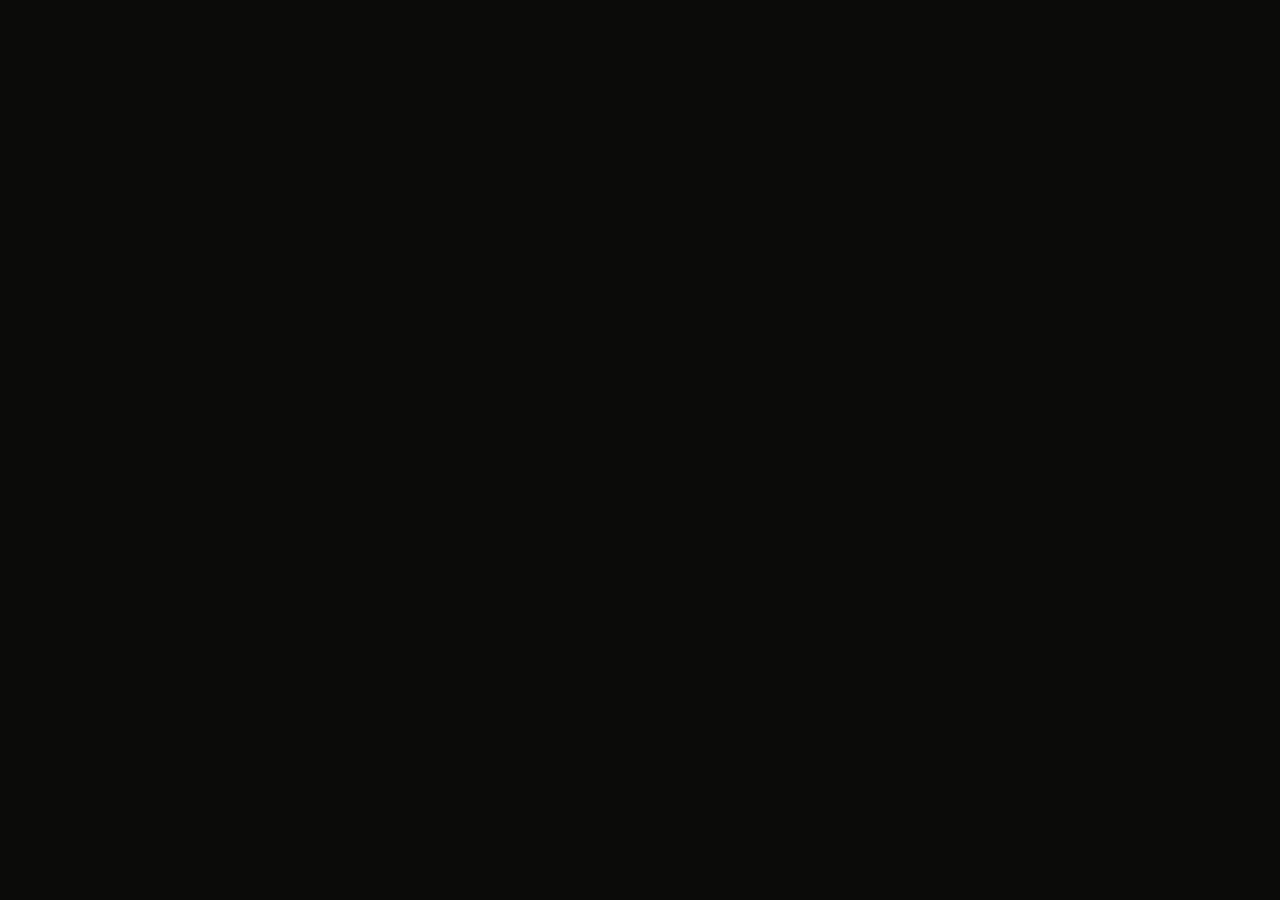
==== about.html @ 52829298 "commit to main" ====
<!DOCTYPE html>
<html lang="en">
<head>
  <meta charset="UTF-8" />
  <meta name="viewport" content="width=device-width, initial-scale=1.0" />
  <title>Into the Wild</title>
  <link rel="preconnect" href="https://fonts.googleapis.com" />
  <link rel="preconnect" href="https://fonts.gstatic.com" crossorigin />
  <link href="https://fonts.googleapis.com/css2?family=Cormorant+Garamond:ital,wght@0,300;0,400;0,600;1,300;1,400&family=Spectral:ital,wght@0,300;0,400;1,300&display=swap" rel="stylesheet" />
  <link rel="stylesheet" href="styles.css" />
</head>


<body>
<script src="script.js"></script>
</body>
</html>
---- styles.css ----
*, *::before, *::after { box-sizing: border-box; margin: 0; padding: 0; }

:root {
  --cream: #f5efe6;
  --gold: #c9a84c;
  --dark: #1a1710;
  --glass-bg: rgba(20, 18, 12, 0.55);
  --glass-border: rgba(201, 168, 76, 0.25);
}

html { scroll-behavior: smooth; }

body {
  background: #0a0a08;
  color: var(--cream);
  font-family: 'Spectral', Georgia, serif;
  overflow-x: hidden;
  animation: page-in 1.2s ease both;
}

/* â”€â”€ NAVIGATION BAR â”€â”€ */
/* â”€â”€ BODY WITH NAVBAR OFFSET â”€â”€ */
/* â”€â”€ BACKGROUND LAYER â”€â”€ */
#bg-wrap {
  position: fixed;
  inset: 0;
  z-index: 0;
  overflow: hidden;
}

#bg-img {
  position: absolute;
  inset: 0;                /* fill viewport exactly */
  width: 100%;
  height: 100%;
  background-image: url('Niccolo Machiavelli.jpg');
  background-size: contain; /* start showing full image */
  background-position: center center;
  background-repeat: no-repeat; /* do not tile the picture */
  background-color: black;     /* border color when image doesn't fill */
  transform-origin: 50% 40%;
  transform: scale(1);
  transition: transform 0.05s linear, transform-origin 0s;
  will-change: transform;
}

/* dark vignette over the whole bg */
#bg-wrap::after {
  content: '';
  position: absolute;
  inset: 0;
  background: radial-gradient(ellipse at center, transparent 30%, rgba(10,10,8,0.55) 100%);
  pointer-events: none;
}

/* â”€â”€ SCROLL CONTAINER â”€â”€ */
#scroll-content {
  position: relative;
  z-index: 1;
}

/* â”€â”€ SECTIONS â”€â”€ */
section {
  display: flex;
  align-items: center;
  justify-content: center;
  min-height: 100vh;
  padding: 80px 24px;
}

/* â”€â”€ TEXT CARD â”€â”€ */
.card,
.zoom-panel {
  max-width: 680px;
  width: 100%;
  background: var(--glass-bg);
  border: 1px solid var(--glass-border);
  border-radius: 2px;
  padding: clamp(40px, 6vw, 72px) clamp(32px, 5vw, 60px);
  backdrop-filter: blur(18px) saturate(0.9);
  -webkit-backdrop-filter: blur(18px) saturate(0.9);
  box-shadow: 0 32px 80px rgba(0,0,0,0.6), inset 0 1px 0 rgba(201,168,76,0.12);
  opacity: 0;
  transform: translateY(40px);
  transition: opacity 0.9s cubic-bezier(0.16,1,0.3,1), transform 0.9s cubic-bezier(0.16,1,0.3,1);
}

.card.visible,
.zoom-panel.visible {
  opacity: 1;
  transform: translateY(0);
}

.card-eyebrow {
  font-family: 'Cormorant Garamond', serif;
  font-size: 0.7rem;
  letter-spacing: 0.4em;
  text-transform: uppercase;
  color: var(--gold);
  margin-bottom: 22px;
  display: flex;
  align-items: center;
  gap: 14px;
}

.card-eyebrow::before,
.card-eyebrow::after {
  content: '';
  flex: 1;
  height: 1px;
  background: linear-gradient(to right, transparent, var(--gold));
  opacity: 0.4;
}
.card-eyebrow::after {
  background: linear-gradient(to left, transparent, var(--gold));
}

h1, h2 {
  font-family: 'Cormorant Garamond', serif;
  font-weight: 300;
  line-height: 1.12;
  letter-spacing: -0.01em;
  margin-bottom: 28px;
}

h1 {
  font-size: clamp(2.8rem, 6vw, 5rem);
  color: var(--cream);
}

h1 em {
  font-style: italic;
  color: var(--gold);
}

h2 {
  font-size: clamp(2rem, 4vw, 3.2rem);
  color: var(--cream);
}

h2 em { font-style: italic; color: var(--gold); }

p {
  font-size: clamp(0.95rem, 1.6vw, 1.1rem);
  font-weight: 300;
  line-height: 1.85;
  color: rgba(245, 239, 230, 0.8);
}

p + p { margin-top: 1.2em; }

.divider {
  display: flex;
  align-items: center;
  gap: 14px;
  margin: 28px 0;
}

.divider span {
  width: 5px; height: 5px;
  border-radius: 50%;
  background: var(--gold);
  opacity: 0.6;
}

.divider::before,
.divider::after {
  content: '';
  flex: 1;
  height: 1px;
  background: rgba(201,168,76,0.2);
}

/* â”€â”€ SECTION LABELS â”€â”€ */
#biography { justify-content: flex-start; padding-left: clamp(24px, 8vw, 120px); }


#biography .card {
  max-width: 760px;
  border-left: 3px solid var(--gold);
  border-top: none;
  border-right: none;
  border-bottom: none;
  border-radius: 0;
  background: rgba(10, 9, 6, 0.6);
}

#the-mandrake,
#correspondence,
#further-readings {
  justify-content: flex-end;
}

/* â”€â”€ ZOOM ZONES â”€â”€ */
.zoom-zone {
  display: flex;
  align-items: center;
  justify-content: center;
  min-height: 100vh;
  padding: clamp(120px, 14vw, 200px) 24px;
}

.zoom-panel {
  max-width: 920px;
  width: min(920px, 92vw);
}

.zoom-title {
  font-family: 'Cormorant Garamond', serif;
  font-size: clamp(1.6rem, 3vw, 2.4rem);
  color: var(--gold);
  letter-spacing: 0.04em;
  margin-bottom: 22px;
}

.zoom-grid {
  display: grid;
  grid-template-columns: repeat(auto-fit, minmax(240px, 1fr));
  gap: 18px;
}

.zoom-box {
  width: 100%;
  min-height: 140px;
  padding: 14px 16px;
  border-radius: 2px;
  border: 1px solid rgba(201, 168, 76, 0.3);
  background: rgba(10, 9, 6, 0.6);
  color: var(--cream);
  font-family: 'Spectral', Georgia, serif;
  font-size: 1rem;
  line-height: 1.6;
  resize: vertical;
  outline: none;
  box-shadow: inset 0 1px 0 rgba(201,168,76,0.08);
  transition: border-color 0.2s ease, box-shadow 0.2s ease;
}

.zoom-box::placeholder {
  color: rgba(245, 239, 230, 0.55);
}

.zoom-box:focus {
  border-color: rgba(201, 168, 76, 0.7);
  box-shadow: 0 0 0 2px rgba(201, 168, 76, 0.15);
}


/* â”€â”€ FLOATING SIDEBAR â”€â”€ */
#section-sidebar {
  position: fixed;
  right: 32px;
  top: 50%;
  transform: translateY(-50%);
  z-index: 900;
  display: flex;
  flex-direction: column;
  gap: 16px;
}

.section-label {
  font-family: 'Cormorant Garamond', serif;
  font-size: 1rem;
  letter-spacing: 0.08em;
  text-transform: uppercase;
  color: rgba(245, 239, 230, 0.7);
  cursor: pointer;
  transition: all 0.3s ease;
  text-align: right;
  white-space: nowrap;
  max-width: 180px;
  overflow: hidden;
  text-overflow: ellipsis;
  text-decoration: none;
  text-shadow: 0 6px 18px rgba(0, 0, 0, 0.6);
}

.section-label:hover {
  color: var(--gold);
  transform: translateX(-8px);
}

.section-label.active {
  color: var(--gold);
  font-weight: 400;
  transform: translateX(-12px);
  text-shadow: 0 0 8px rgba(201, 168, 76, 0.3);
}

@media (max-width: 900px) {
  #section-sidebar {
    right: 18px;
  }
  .section-label {
    font-size: 0.85rem;
    max-width: 140px;
  }
}

/* â”€â”€ KEYFRAMES â”€â”€ */
@keyframes bounce {
  0%, 100% { transform: translateY(0); }
  50% { transform: translateY(6px); }
}

@keyframes hint-fade {
  0%, 100% { opacity: 0.35; }
  50% { opacity: 0.65; }
}

@keyframes page-in { from { opacity: 0; } to { opacity: 1; } }
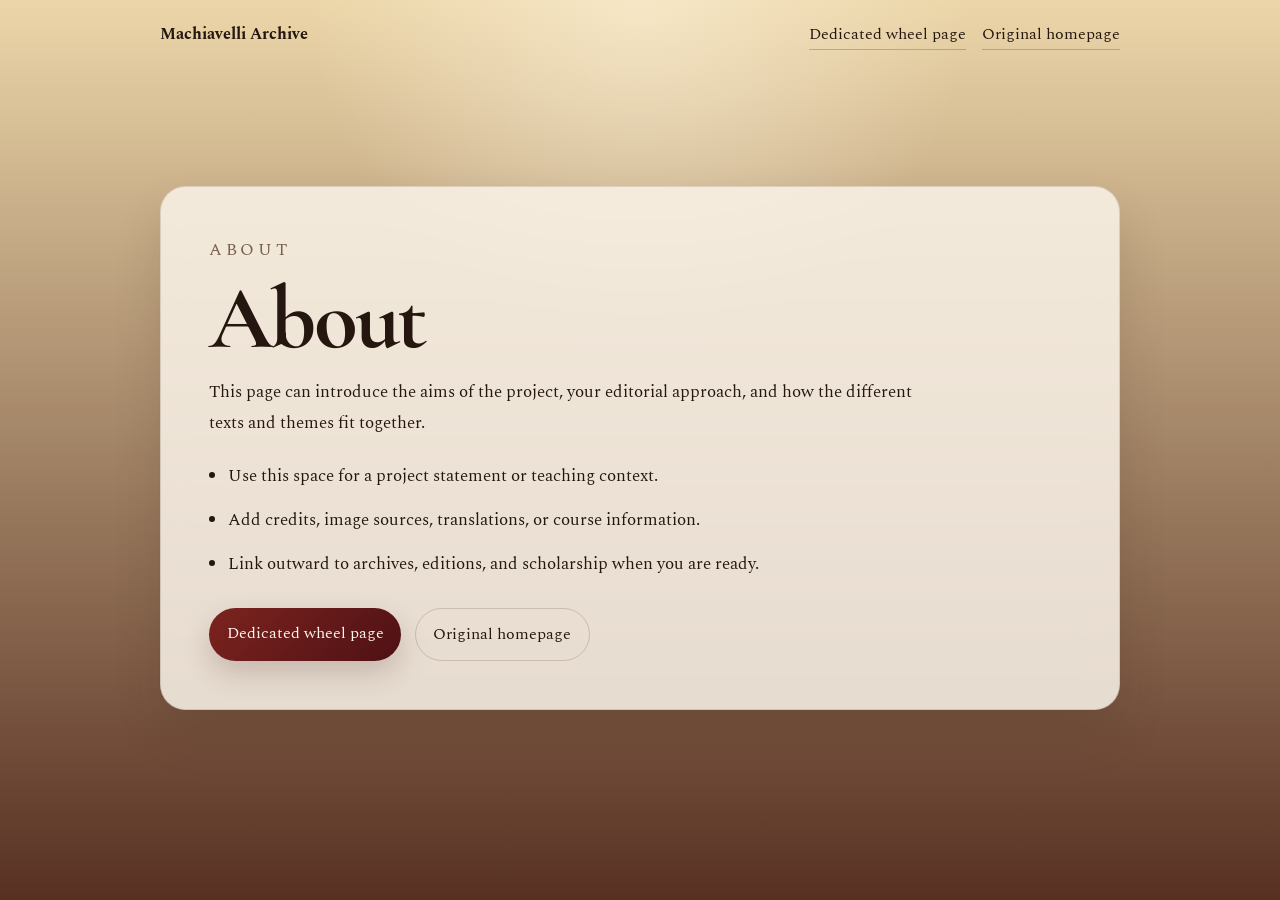
==== commit 5739cd0f: "new wheel" ====
--- a/about.html
+++ b/about.html
@@ -3,15 +3,39 @@
 <head>
   <meta charset="UTF-8" />
   <meta name="viewport" content="width=device-width, initial-scale=1.0" />
-  <title>Into the Wild</title>
+  <title>About | Machiavelli</title>
   <link rel="preconnect" href="https://fonts.googleapis.com" />
   <link rel="preconnect" href="https://fonts.gstatic.com" crossorigin />
-  <link href="https://fonts.googleapis.com/css2?family=Cormorant+Garamond:ital,wght@0,300;0,400;0,600;1,300;1,400&family=Spectral:ital,wght@0,300;0,400;1,300&display=swap" rel="stylesheet" />
-  <link rel="stylesheet" href="styles.css" />
+  <link href="https://fonts.googleapis.com/css2?family=Cormorant+Garamond:wght@400;500;600;700&family=Spectral:wght@300;400;500;600&display=swap" rel="stylesheet" />
+  <link rel="stylesheet" href="section-page.css" />
 </head>
+<body>
+  <header class="section-shell section-topbar">
+    <strong>Machiavelli Archive</strong>
+    <div class="topbar-links">
+      <a href="wheel.html">Dedicated wheel page</a>
+      <a href="index.html">Original homepage</a>
+    </div>
+  </header>
 
-
-<body>
-<script src="script.js"></script>
+  <main class="section-shell">
+    <section class="section-card">
+      <p class="section-kicker">About</p>
+      <h1>About</h1>
+      <p class="section-intro">
+        This page can introduce the aims of the project, your editorial approach, and how the different
+        texts and themes fit together.
+      </p>
+      <ul class="section-list">
+        <li>Use this space for a project statement or teaching context.</li>
+        <li>Add credits, image sources, translations, or course information.</li>
+        <li>Link outward to archives, editions, and scholarship when you are ready.</li>
+      </ul>
+      <div class="section-actions">
+        <a href="wheel.html">Dedicated wheel page</a>
+        <a class="secondary" href="index.html">Original homepage</a>
+      </div>
+    </section>
+  </main>
 </body>
 </html>
--- a/section-page.css
+++ b/section-page.css
@@ -0,0 +1,141 @@
+:root {
+  --page-bg-top: #ecd6a9;
+  --page-bg-bottom: #573022;
+  --card-bg: rgba(250, 243, 232, 0.86);
+  --card-line: rgba(86, 55, 31, 0.16);
+  --ink: #25170f;
+  --accent: #7c241f;
+  --accent-soft: rgba(124, 36, 31, 0.12);
+}
+
+*,
+*::before,
+*::after {
+  box-sizing: border-box;
+}
+
+body {
+  margin: 0;
+  min-height: 100vh;
+  color: var(--ink);
+  font-family: "Spectral", Georgia, serif;
+  background:
+    radial-gradient(circle at top, rgba(255, 245, 222, 0.55), transparent 30%),
+    linear-gradient(180deg, var(--page-bg-top), var(--page-bg-bottom));
+}
+
+a {
+  color: inherit;
+}
+
+.section-shell {
+  width: min(100% - 2rem, 960px);
+  margin: 0 auto;
+}
+
+.section-topbar {
+  display: flex;
+  flex-wrap: wrap;
+  gap: 0.9rem;
+  justify-content: space-between;
+  padding-top: 1.4rem;
+}
+
+.topbar-links {
+  display: flex;
+  flex-wrap: wrap;
+  gap: 1rem;
+}
+
+.topbar-links a {
+  text-decoration: none;
+  padding-bottom: 0.15rem;
+  border-bottom: 1px solid rgba(56, 31, 17, 0.25);
+}
+
+main.section-shell {
+  min-height: calc(100vh - 4.5rem);
+  display: grid;
+  place-items: center;
+  padding: 2rem 0 4rem;
+}
+
+.section-card {
+  width: 100%;
+  padding: clamp(1.5rem, 4vw, 3rem);
+  border-radius: 1.6rem;
+  background: var(--card-bg);
+  border: 1px solid var(--card-line);
+  box-shadow: 0 1.5rem 3rem rgba(58, 33, 20, 0.14);
+  backdrop-filter: blur(14px);
+}
+
+.section-kicker {
+  margin: 0 0 0.65rem;
+  text-transform: uppercase;
+  letter-spacing: 0.22em;
+  font-size: 0.82rem;
+  color: rgba(74, 42, 24, 0.72);
+}
+
+h1 {
+  margin: 0;
+  font-family: "Cormorant Garamond", Georgia, serif;
+  font-size: clamp(3rem, 8vw, 5.6rem);
+  line-height: 0.95;
+  letter-spacing: -0.03em;
+}
+
+.section-intro,
+.section-card p,
+.section-list {
+  font-size: 1.05rem;
+  line-height: 1.85;
+}
+
+.section-intro {
+  margin: 1rem 0 1.35rem;
+  max-width: 46rem;
+}
+
+.section-list {
+  margin: 0;
+  padding-left: 1.2rem;
+}
+
+.section-list li + li {
+  margin-top: 0.8rem;
+}
+
+.section-actions {
+  display: flex;
+  flex-wrap: wrap;
+  gap: 0.85rem;
+  margin-top: 1.75rem;
+}
+
+.section-actions a {
+  text-decoration: none;
+  background: linear-gradient(135deg, var(--accent), #4e1014);
+  color: #fff7ee;
+  padding: 0.85rem 1.1rem;
+  border-radius: 999px;
+  box-shadow: 0 0.8rem 1.8rem rgba(54, 18, 19, 0.18);
+}
+
+.section-actions a.secondary {
+  background: transparent;
+  color: var(--ink);
+  border: 1px solid rgba(87, 53, 28, 0.2);
+  box-shadow: none;
+}
+
+@media (max-width: 640px) {
+  .section-shell {
+    width: min(100% - 1rem, 960px);
+  }
+
+  .section-topbar {
+    justify-content: flex-start;
+  }
+}
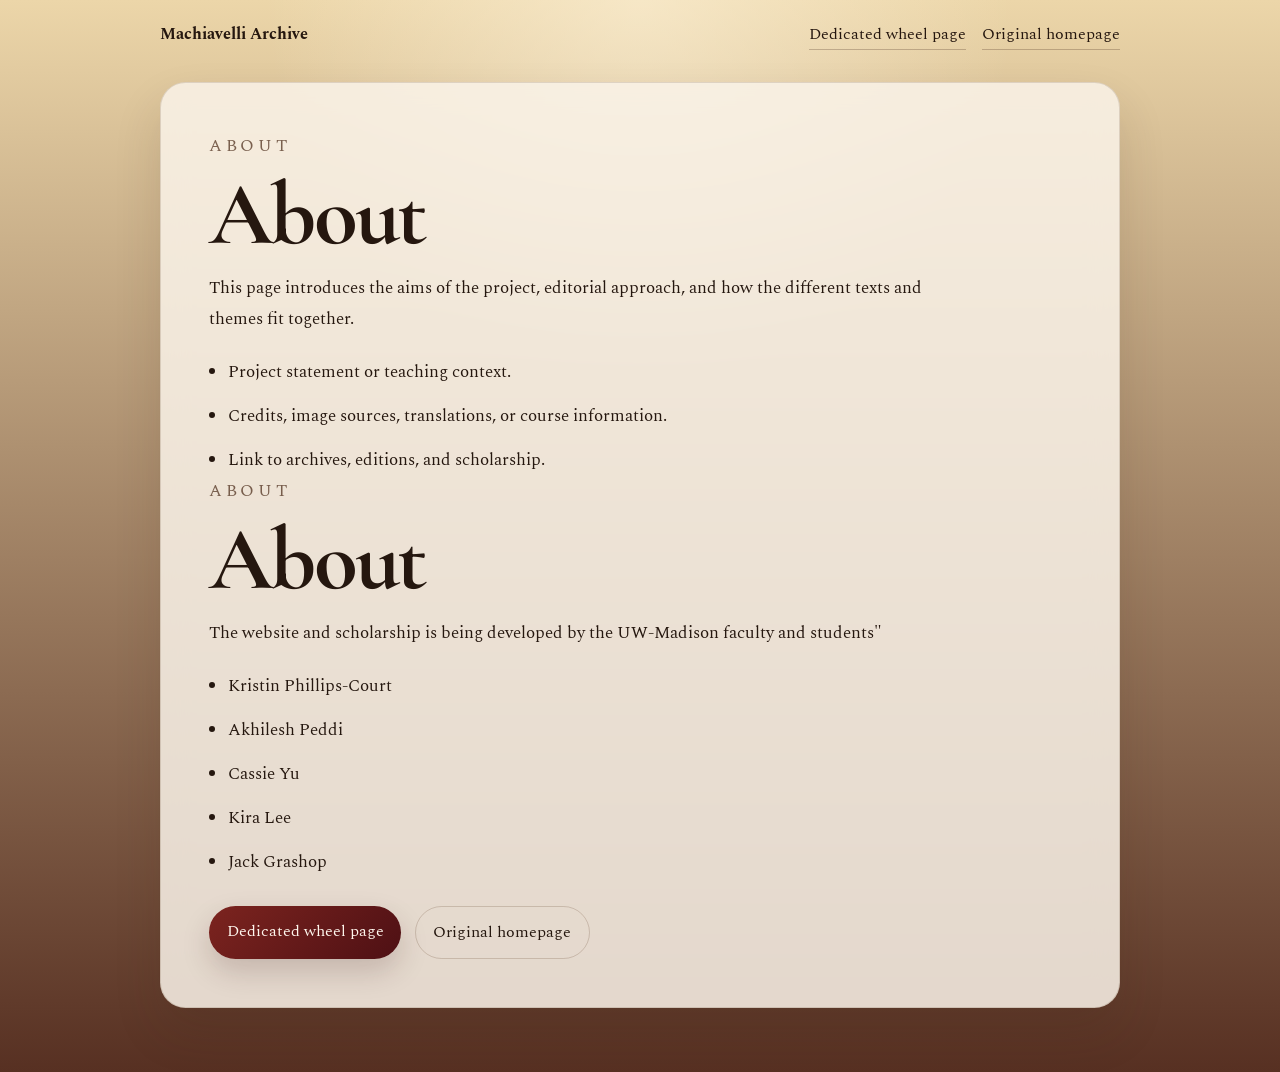
==== commit fe555573: "Update new about page" ====
--- a/about.html
+++ b/about.html
@@ -23,14 +23,28 @@
       <p class="section-kicker">About</p>
       <h1>About</h1>
       <p class="section-intro">
-        This page can introduce the aims of the project, your editorial approach, and how the different
+        This page introduces the aims of the project, editorial approach, and how the different
         texts and themes fit together.
       </p>
       <ul class="section-list">
-        <li>Use this space for a project statement or teaching context.</li>
-        <li>Add credits, image sources, translations, or course information.</li>
-        <li>Link outward to archives, editions, and scholarship when you are ready.</li>
+        <li>Project statement or teaching context.</li>
+        <li>Credits, image sources, translations, or course information.</li>
+        <li>Link to archives, editions, and scholarship.</li>
       </ul>
+
+      <p class="section-kicker">About</p>
+      <h1>About</h1>
+      <p class="section-intro">
+        The website and scholarship is being developed by the UW-Madison faculty and students"
+      </p>
+      <ul class="section-list">
+        <li>Kristin Phillips-Court</li>
+        <li>Akhilesh Peddi</li>
+        <li>Cassie Yu</li>
+        <li>Kira Lee</li>
+        <li>Jack Grashop</li>
+      </ul>
+
       <div class="section-actions">
         <a href="wheel.html">Dedicated wheel page</a>
         <a class="secondary" href="index.html">Original homepage</a>
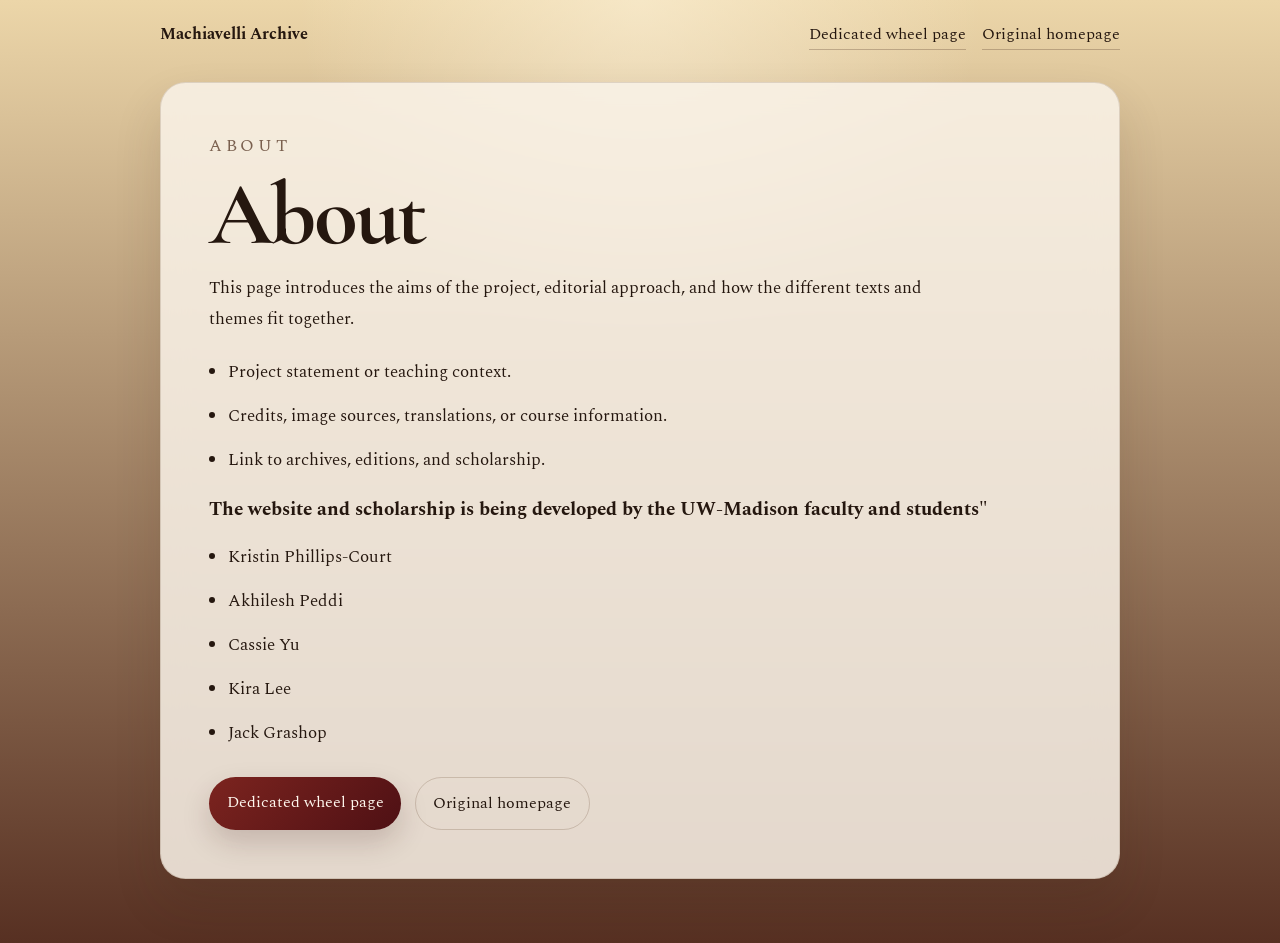
==== commit 94fe0693: "new update" ====
--- a/about.html
+++ b/about.html
@@ -32,11 +32,8 @@
         <li>Link to archives, editions, and scholarship.</li>
       </ul>
 
-      <p class="section-kicker">About</p>
-      <h1>About</h1>
-      <p class="section-intro">
-        The website and scholarship is being developed by the UW-Madison faculty and students"
-      </p>
+      <p class="section-kicker"></p>
+      <h3>The website and scholarship is being developed by the UW-Madison faculty and students"</h3>
       <ul class="section-list">
         <li>Kristin Phillips-Court</li>
         <li>Akhilesh Peddi</li>
